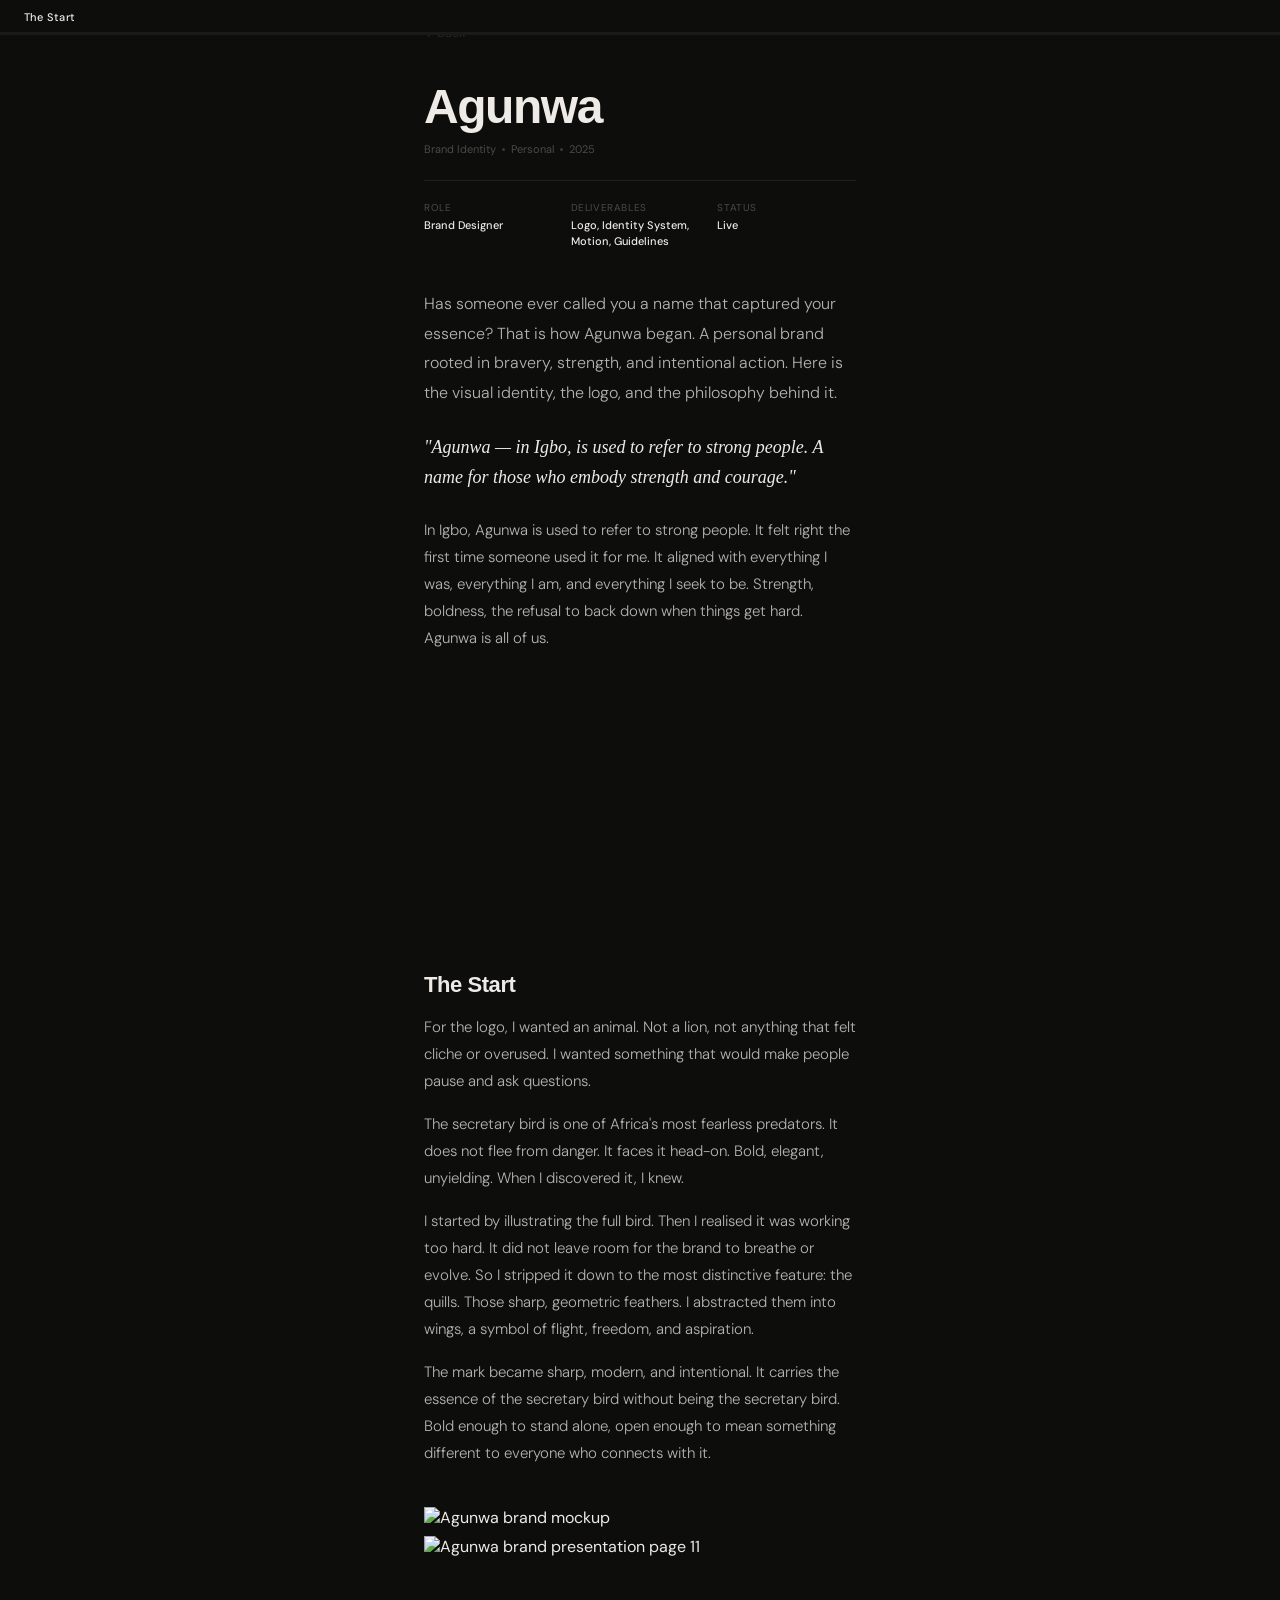
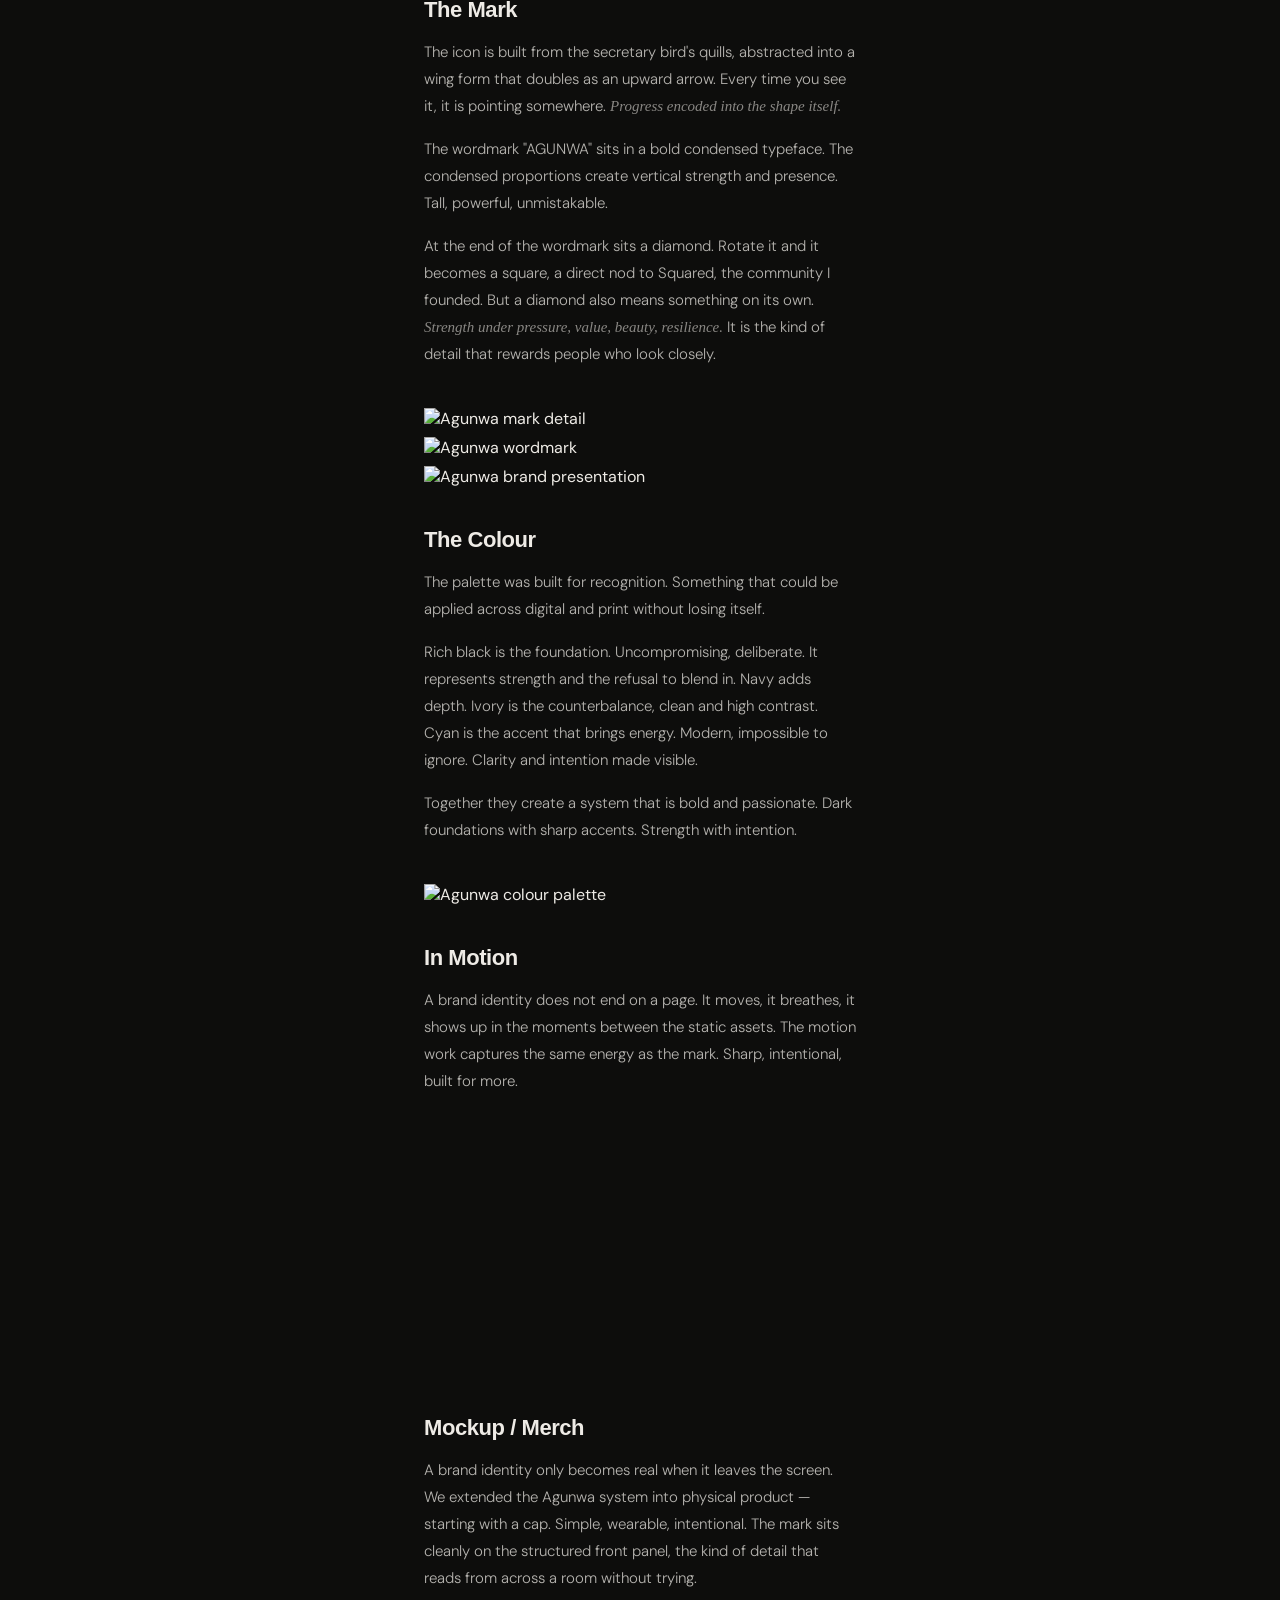
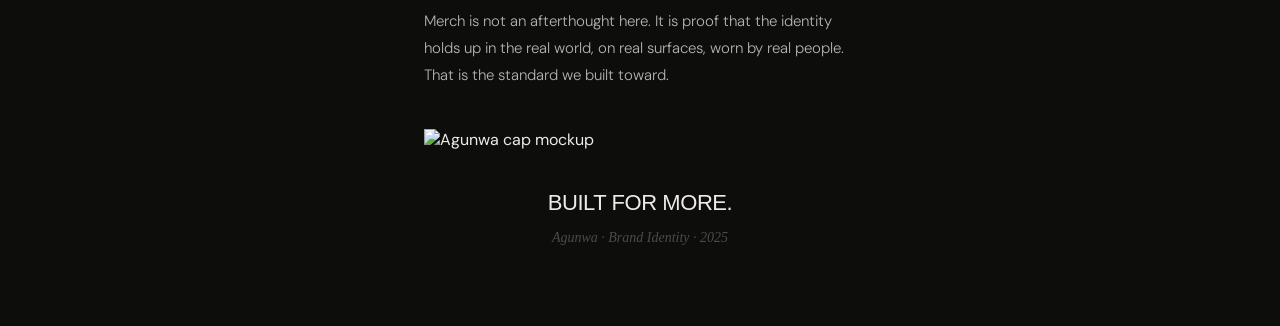
==== projects/agunwa.html @ 2cf4c671 "initial commit" ====
<!DOCTYPE html>
<html lang="en">
<head>
  <meta charset="UTF-8" />
  <meta name="viewport" content="width=device-width, initial-scale=1.0" />
  <title>Agunwa — Brand Identity · Agunwa</title>

  <!-- Fonts -->
  <link rel="preconnect" href="https://fonts.googleapis.com" />
  <link rel="preconnect" href="https://fonts.gstatic.com" crossorigin />
  <link href="https://fonts.googleapis.com/css2?family=DM+Sans:ital,opsz,wght@0,9..40,300;0,9..40,400;0,9..40,500;1,9..40,300&display=swap" rel="stylesheet" />
  <link href="https://api.fontshare.com/v2/css?f[]=cabinet-grotesk@700,800&display=swap" rel="stylesheet" />

  <style>
    /* ── Progress bar + section label ───────────────── */
    .progress-wrap {
      position: fixed;
      top: 0;
      left: 0;
      right: 0;
      z-index: 100;
      background: #0D0D0C;
      border-bottom: 1px solid rgba(238,235,230,0.06);
      padding: 10px 24px 0;
      pointer-events: none;
    }

    .progress-section-label {
      font-size: 11px;
      color: #eeebe6;
      font-family: 'DM Sans', sans-serif;
      font-weight: 500;
      letter-spacing: 0.02em;
      padding-bottom: 10px;
    }

    .progress-track {
      position: absolute;
      bottom: 0;
      left: 0;
      right: 0;
      height: 2px;
      background: rgba(238,235,230,0.06);
    }

    .read-progress {
      height: 100%;
      width: 0%;
      background: #eeebe6;
      transition: width 80ms linear;
    }

    /* ── Reset ─────────────────────────────────────── */
    *, *::before, *::after { box-sizing: border-box; margin: 0; padding: 0; }

    html {
      font-size: 16px;
      -webkit-text-size-adjust: 100%;
      overflow-x: hidden;
    }

    body {
      background: #0D0D0C;
      color: #eeebe6;
      font-family: 'DM Sans', sans-serif;
      overflow-x: hidden;
      opacity: 0;
      animation: fadeIn 400ms ease 50ms forwards;
    }

    @keyframes fadeIn { to { opacity: 1; } }

    a { color: inherit; text-decoration: none; }

    img { display: block; width: 100%; }

    /* ── Page wrap ──────────────────────────────────── */
    .page-wrap {
      overflow-x: hidden;
      width: 100%;
      max-width: 480px;
      margin: 0 auto;
    }

    /* ── Back link ──────────────────────────────────── */
    .back-link {
      display: inline-flex;
      align-items: center;
      gap: 6px;
      font-size: 13px;
      color: rgba(238,235,230,0.28);
      text-decoration: none;
      margin: 24px 24px 0;
      opacity: 0.4;
      transition: opacity 150ms ease;
    }
    .back-link:hover { opacity: 1; }

    /* ── Project header ─────────────────────────────── */
    .project-header {
      padding: 40px 24px 0;
    }

    .project-title {
      font-family: 'Cabinet Grotesk', sans-serif;
      font-weight: 800;
      font-size: 48px;
      color: #eeebe6;
      line-height: 1.05;
      letter-spacing: -0.03em;
    }

    .project-tags {
      display: flex;
      align-items: center;
      gap: 6px;
      margin-top: 10px;
    }

    .project-tags span {
      font-size: 11px;
      color: rgba(238,235,230,0.28);
      font-weight: 400;
    }

    .project-tags .dot {
      width: 3px;
      height: 3px;
      border-radius: 50%;
      background: rgba(238,235,230,0.2);
      flex-shrink: 0;
    }

    .project-details {
      display: grid;
      grid-template-columns: repeat(3, 1fr);
      gap: 12px 8px;
      margin-top: 24px;
      padding-top: 20px;
      border-top: 0.5px solid rgba(238,235,230,0.08);
    }

    .detail-label {
      font-size: 10px;
      color: rgba(238,235,230,0.28);
      text-transform: uppercase;
      letter-spacing: 0.06em;
      font-weight: 400;
      margin-bottom: 4px;
    }

    .detail-value {
      font-size: 11px;
      color: #eeebe6;
      font-weight: 500;
      line-height: 1.4;
    }

    /* ── Section block ──────────────────────────────── */
    .section-block {
      padding: 40px 24px;
    }

    .section-heading {
      font-family: 'Cabinet Grotesk', sans-serif;
      font-weight: 800;
      font-size: 22px;
      color: #eeebe6;
      letter-spacing: -0.02em;
      margin-bottom: 16px;
    }

    .section-body p {
      font-size: 15px;
      line-height: 1.8;
      color: rgba(238,235,230,0.75);
      font-weight: 300;
    }

    .section-body p + p {
      margin-top: 16px;
    }

    /* Opening statement — slightly larger */
    .section-body .opening-statement {
      font-size: 16px;
      line-height: 1.85;
      color: rgba(238,235,230,0.75);
      font-weight: 300;
    }

    /* Opening quote — Times New Roman italic, own line */
    .section-body .opening-quote {
      font-family: 'Times New Roman', Times, serif;
      font-style: italic;
      font-size: 18px;
      line-height: 1.7;
      color: #eeebe6;
      margin: 24px 0;
      display: block;
    }

    /* Inline italic accent */
    .section-body em {
      font-family: 'Times New Roman', Times, serif;
      font-style: italic;
      color: rgba(238,235,230,0.55);
    }

    /* ── Full-width image ───────────────────────────── */
    .full-img {
      margin: 0 24px;
      overflow: hidden;
    }

    .full-img img {
      width: 100%;
      height: auto;
      display: block;
    }

    .full-img + .full-img {
      margin-top: 8px;
    }

    /* ── Image grid ─────────────────────────────────── */
    .img-grid {
      padding: 0 24px;
      display: grid;
      grid-template-columns: 1fr 1fr;
      gap: 8px;
    }

    .img-grid img {
      width: 100%;
      aspect-ratio: 4 / 3;
      object-fit: cover;
      display: block;
      border-radius: 8px;
    }

    /* ── Motion video ───────────────────────────────── */
    .motion-video-wrap {
      padding: 0 24px;
      margin-top: 24px;
    }

    .motion-video {
      width: 100%;
      border-radius: 10px;
      display: block;
    }

    /* ── Closing ────────────────────────────────────── */
    .closing {
      padding: 40px 24px 80px;
      text-align: center;
    }

    .closing-quote {
      font-family: 'Cabinet Grotesk', sans-serif;
      font-weight: 500;
      font-size: 22px;
      color: #eeebe6;
      letter-spacing: -0.02em;
      line-height: 1.2;
      text-transform: uppercase;
    }

    .closing-meta {
      margin-top: 14px;
      font-family: 'Times New Roman', Times, serif;
      font-style: italic;
      font-size: 14px;
      color: rgba(238,235,230,0.28);
      font-weight: 400;
    }
  </style>
</head>
<body>

  <div class="progress-wrap">
    <div class="progress-section-label" id="sectionLabel">Agunwa</div>
    <div class="progress-track">
      <div class="read-progress" id="readProgress"></div>
    </div>
  </div>

  <div class="page-wrap">

    <!-- Back -->
    <a href="/index.html" class="back-link">&#8592; Back</a>

    <!-- Project header -->
    <div class="project-header">
      <h1 class="project-title">Agunwa</h1>

      <div class="project-tags">
        <span>Brand Identity</span>
        <span class="dot"></span>
        <span>Personal</span>
        <span class="dot"></span>
        <span>2025</span>
      </div>

      <div class="project-details">
        <div class="detail-item">
          <div class="detail-label">Role</div>
          <div class="detail-value">Brand Designer</div>
        </div>
        <div class="detail-item">
          <div class="detail-label">Deliverables</div>
          <div class="detail-value">Logo, Identity System, Motion, Guidelines</div>
        </div>
        <div class="detail-item">
          <div class="detail-label">Status</div>
          <div class="detail-value">Live</div>
        </div>
      </div>
    </div>

    <!-- Opening -->
    <div class="section-block">
      <div class="section-body">
        <p class="opening-statement">Has someone ever called you a name that captured your essence? That is how Agunwa began. A personal brand rooted in bravery, strength, and intentional action. Here is the visual identity, the logo, and the philosophy behind it.</p>
        <span class="opening-quote">"Agunwa — in Igbo, is used to refer to strong people. A name for those who embody strength and courage."</span>
        <p>In Igbo, Agunwa is used to refer to strong people. It felt right the first time someone used it for me. It aligned with everything I was, everything I am, and everything I seek to be. Strength, boldness, the refusal to back down when things get hard. Agunwa is all of us.</p>
      </div>
    </div>

    <!-- Video 1 -->
    <div class="motion-video-wrap">
      <video
        src="/assets/agunwa/Agunwa third motion test all black.mp4"
        poster="/assets/agunwa/Agunwa Presentation v1-07.jpg"
        autoplay muted loop playsinline
        style="width: 100%; display: block; border-radius: 10px;"
      ></video>
    </div>

    <!-- The Start -->
    <div class="section-block">
      <h2 class="section-heading" id="s-start">The Start</h2>
      <div class="section-body">
        <p>For the logo, I wanted an animal. Not a lion, not anything that felt cliche or overused. I wanted something that would make people pause and ask questions.</p>
        <p>The secretary bird is one of Africa's most fearless predators. It does not flee from danger. It faces it head-on. Bold, elegant, unyielding. When I discovered it, I knew.</p>
        <p>I started by illustrating the full bird. Then I realised it was working too hard. It did not leave room for the brand to breathe or evolve. So I stripped it down to the most distinctive feature: the quills. Those sharp, geometric feathers. I abstracted them into wings, a symbol of flight, freedom, and aspiration.</p>
        <p>The mark became sharp, modern, and intentional. It carries the essence of the secretary bird without being the secretary bird. Bold enough to stand alone, open enough to mean something different to everyone who connects with it.</p>
      </div>
    </div>

    <!-- v1-03 + PAGE 11 stacked -->
    <div class="full-img">
      <img
        src="/assets/agunwa/Agunwa Presentation v1-03.jpg"
        alt="Agunwa brand mockup"
        loading="lazy"
      >
    </div>

    <div class="full-img" style="margin-top: 8px;">
      <img
        src="/assets/agunwa/Agunwa Presentation v1_PAGE 11.jpg"
        alt="Agunwa brand presentation page 11"
        loading="lazy"
      >
    </div>

    <!-- The Mark -->
    <div class="section-block">
      <h2 class="section-heading" id="s-mark">The Mark</h2>
      <div class="section-body">
        <p>The icon is built from the secretary bird's quills, abstracted into a wing form that doubles as an upward arrow. Every time you see it, it is pointing somewhere. <em>Progress encoded into the shape itself.</em></p>
        <p>The wordmark "AGUNWA" sits in a bold condensed typeface. The condensed proportions create vertical strength and presence. Tall, powerful, unmistakable.</p>
        <p>At the end of the wordmark sits a diamond. Rotate it and it becomes a square, a direct nod to Squared, the community I founded. But a diamond also means something on its own. <em>Strength under pressure, value, beauty, resilience.</em> It is the kind of detail that rewards people who look closely.</p>
      </div>
    </div>

    <!-- Mark images stacked -->
    <div class="full-img">
      <img
        src="/assets/agunwa/Agunwa Presentation v1_PAGE 11 copy.jpg"
        alt="Agunwa mark detail"
        loading="lazy"
      >
    </div>
    <div class="full-img" style="margin-top: 8px;">
      <img
        src="/assets/agunwa/Agunwa Presentation v1_PAGE 13.jpg"
        alt="Agunwa wordmark"
        loading="lazy"
      >
    </div>
    <div class="full-img" style="margin-top: 8px;">
      <img
        src="/assets/agunwa/Agunwa Presentation v1-07.jpg"
        alt="Agunwa brand presentation"
        loading="lazy"
      >
    </div>

    <!-- The Colour -->
    <div class="section-block">
      <h2 class="section-heading" id="s-colour">The Colour</h2>
      <div class="section-body">
        <p>The palette was built for recognition. Something that could be applied across digital and print without losing itself.</p>
        <p>Rich black is the foundation. Uncompromising, deliberate. It represents strength and the refusal to blend in. Navy adds depth. Ivory is the counterbalance, clean and high contrast. Cyan is the accent that brings energy. Modern, impossible to ignore. Clarity and intention made visible.</p>
        <p>Together they create a system that is bold and passionate. Dark foundations with sharp accents. Strength with intention.</p>
      </div>
    </div>

    <!-- Colour image -->
    <div class="full-img">
      <img
        src="/assets/agunwa/Agunwa Presentation v1_PAGE 7.jpg"
        alt="Agunwa colour palette"
        loading="lazy"
      >
    </div>

    <!-- In Motion -->
    <div class="section-block">
      <h2 class="section-heading" id="s-motion">In Motion</h2>
      <div class="section-body">
        <p>A brand identity does not end on a page. It moves, it breathes, it shows up in the moments between the static assets. The motion work captures the same energy as the mark. Sharp, intentional, built for more.</p>
      </div>
    </div>

    <!-- Motion video -->
    <div class="motion-video-wrap">
      <video
        class="motion-video"
        src="/assets/agunwa/Agunwa Second Motion.mp4"
        autoplay muted loop playsinline
      ></video>
    </div>

    <!-- Mockup / Merch -->
    <div class="section-block">
      <h2 class="section-heading" id="s-merch">Mockup / Merch</h2>
      <div class="section-body">
        <p>A brand identity only becomes real when it leaves the screen. We extended the Agunwa system into physical product — starting with a cap. Simple, wearable, intentional. The mark sits cleanly on the structured front panel, the kind of detail that reads from across a room without trying.</p>
        <p>Merch is not an afterthought here. It is proof that the identity holds up in the real world, on real surfaces, worn by real people. That is the standard we built toward.</p>
      </div>
    </div>

    <div class="full-img">
      <img
        src="/assets/agunwa/7228-01-cap-mockup v3.png"
        alt="Agunwa cap mockup"
        loading="lazy"
      >
    </div>

    <!-- Closing -->
    <div class="closing">
      <p class="closing-quote">Built for more.</p>
      <p class="closing-meta">Agunwa · Brand Identity · 2025</p>
    </div>

  </div>

  <script>
    // ── Progress bar ──────────────────────────────────
    const bar   = document.getElementById('readProgress');
    const label = document.getElementById('sectionLabel');

    function updateProgress() {
      const scrollable = document.body.scrollHeight - window.innerHeight;
      if (scrollable <= 0) return;
      bar.style.width = Math.min(100, (window.scrollY / scrollable) * 100) + '%';
    }
    window.addEventListener('scroll', updateProgress, { passive: true });
    updateProgress();

    // ── Section label via IntersectionObserver ────────
    const sectionMap = {
      's-start':  'The Start',
      's-mark':   'The Mark',
      's-colour': 'The Colour',
      's-motion': 'In Motion',
      's-merch':  'Mockup / Merch'
    };

    const headings = document.querySelectorAll(
      '#s-start, #s-mark, #s-colour, #s-motion, #s-merch'
    );

    const sectionObserver = new IntersectionObserver((entries) => {
      entries.forEach(entry => {
        if (entry.isIntersecting) {
          label.textContent = sectionMap[entry.target.id] || '';
        }
      });
    }, {
      rootMargin: '-10% 0px -70% 0px',
      threshold: 0
    });

    headings.forEach(h => sectionObserver.observe(h));
  </script>

</body>
</html>
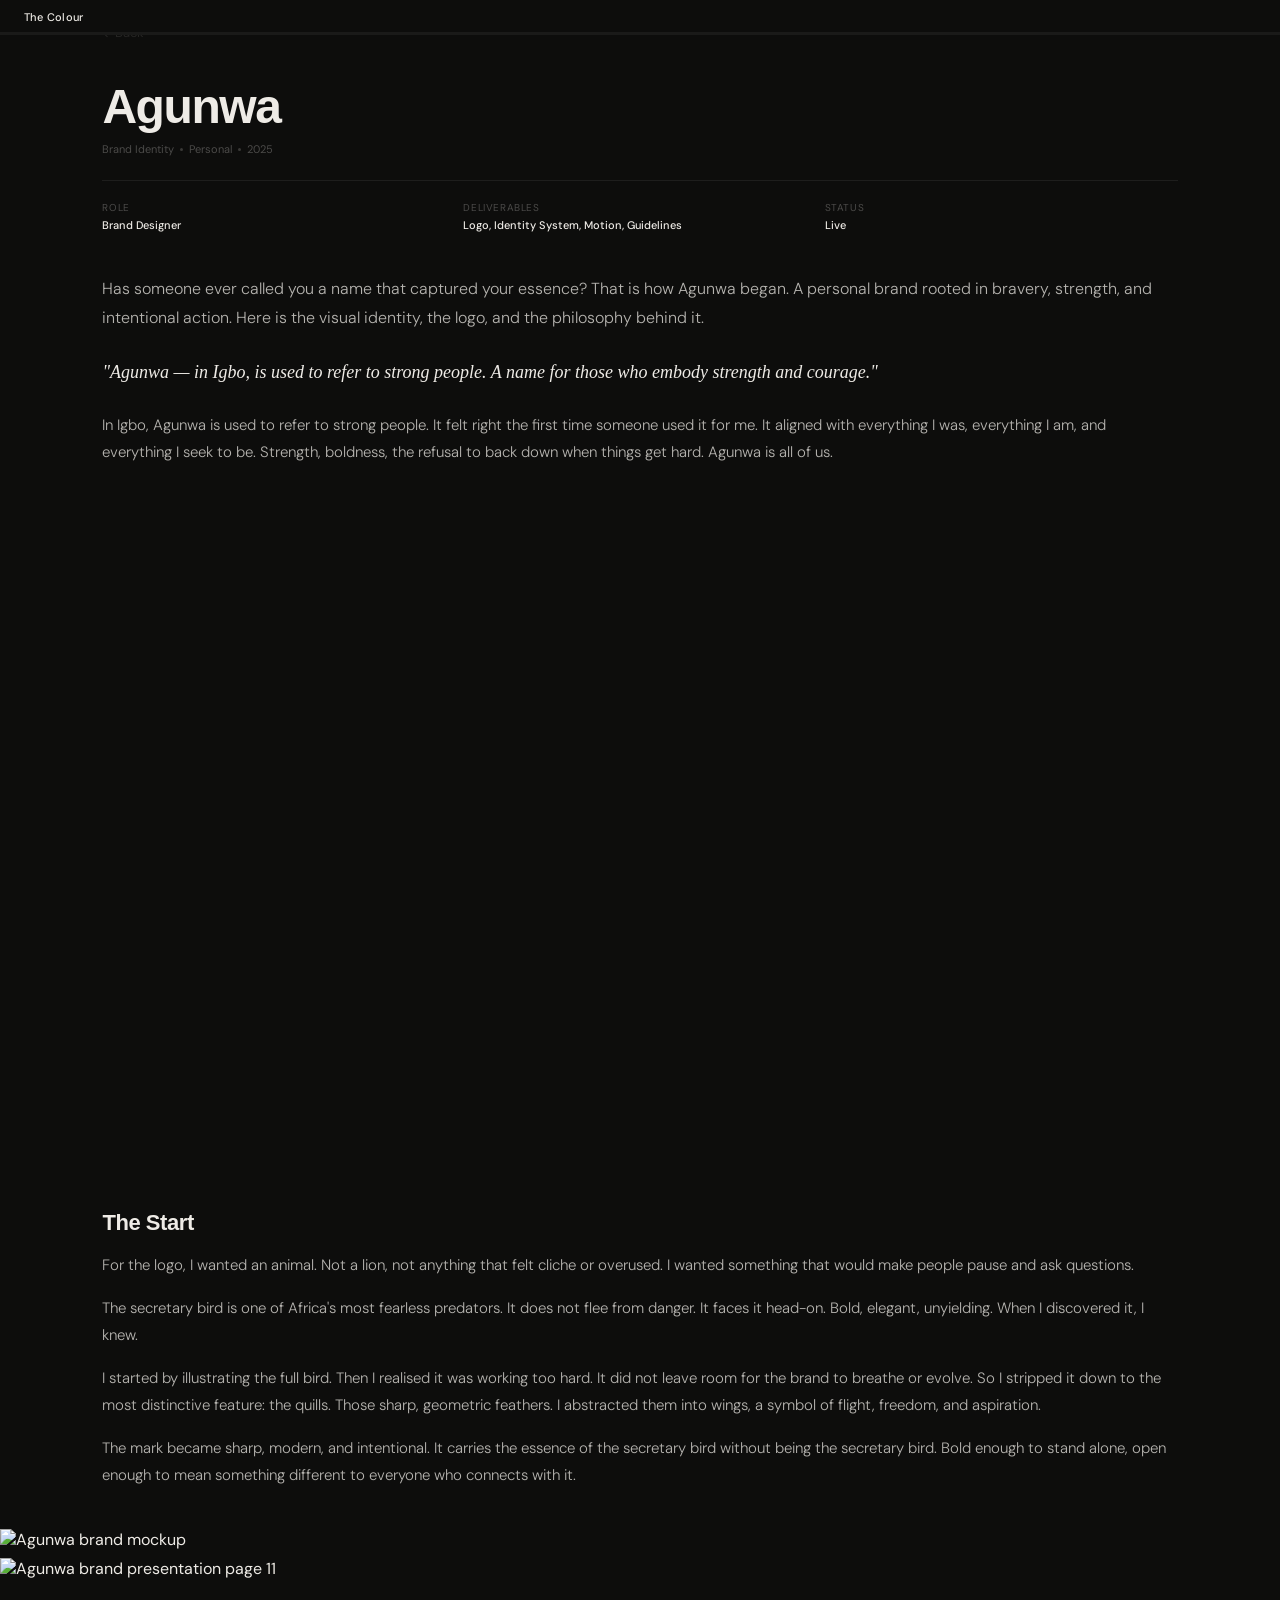
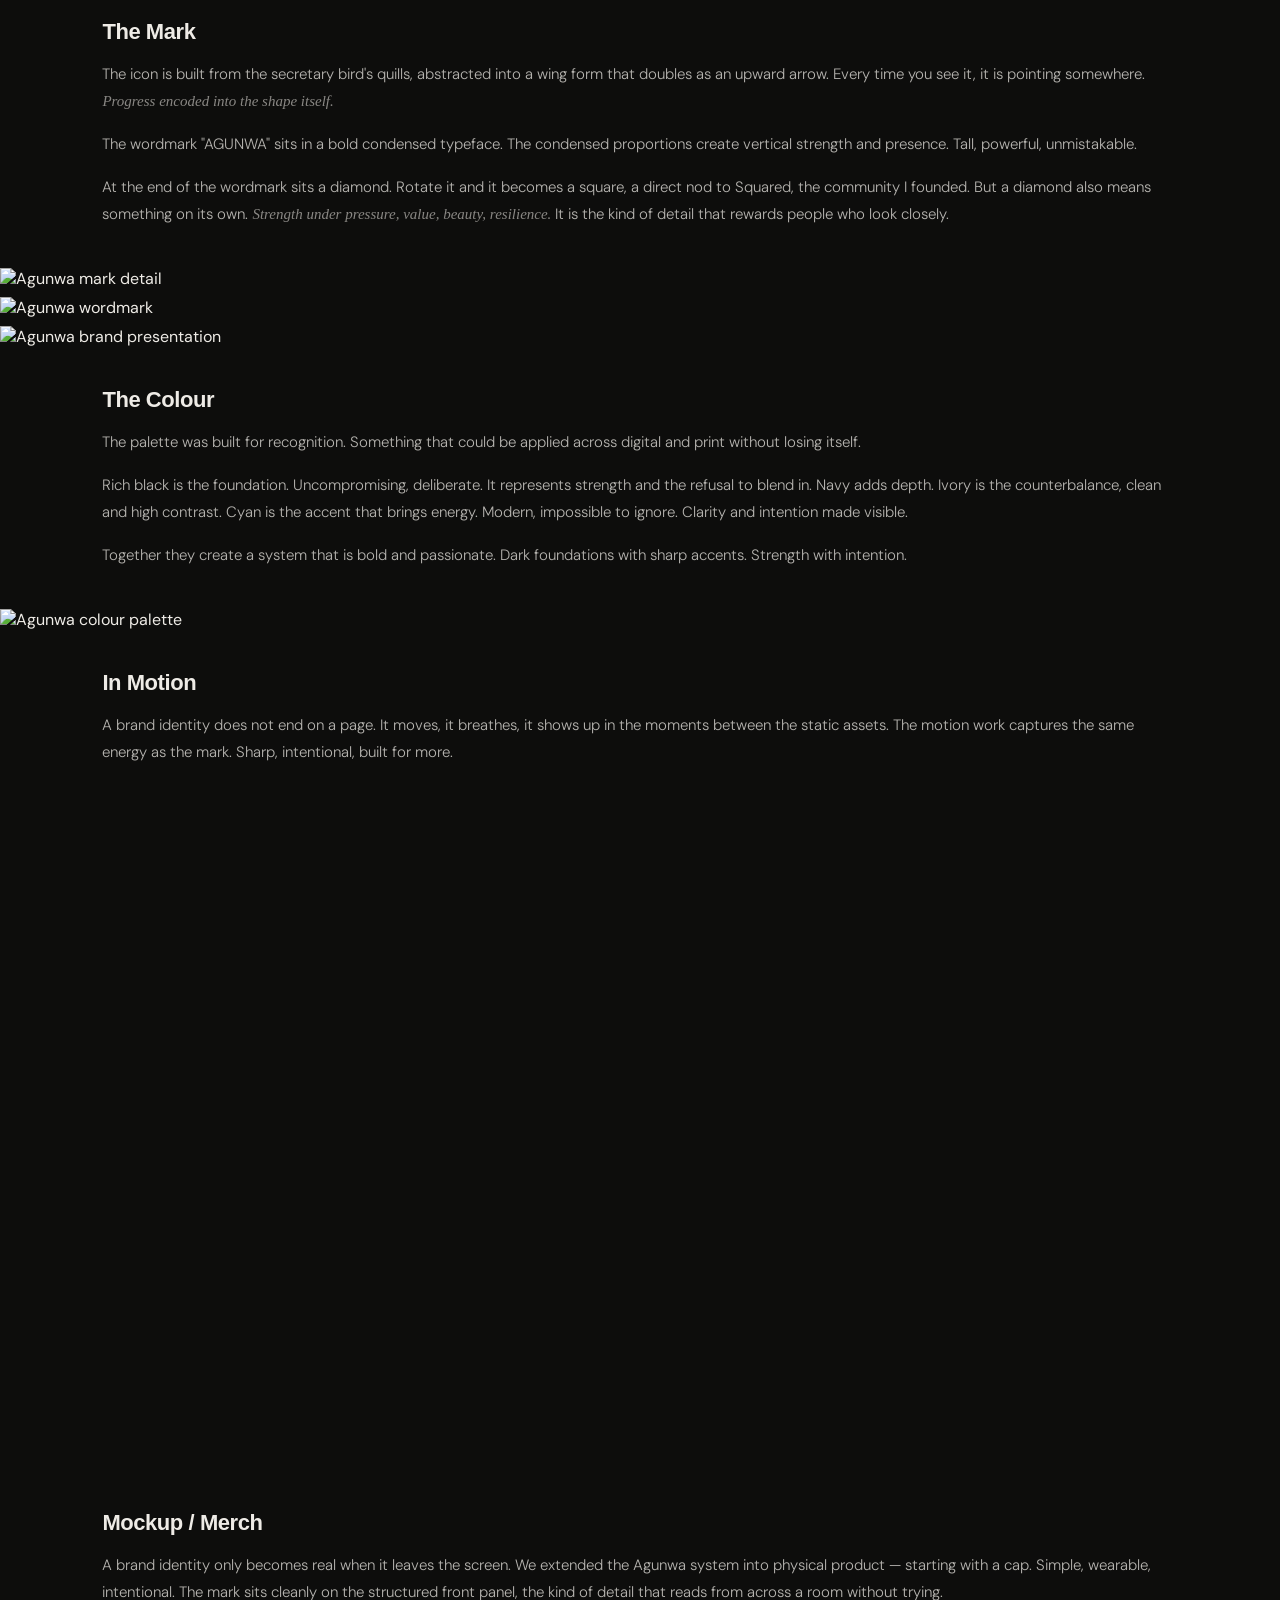
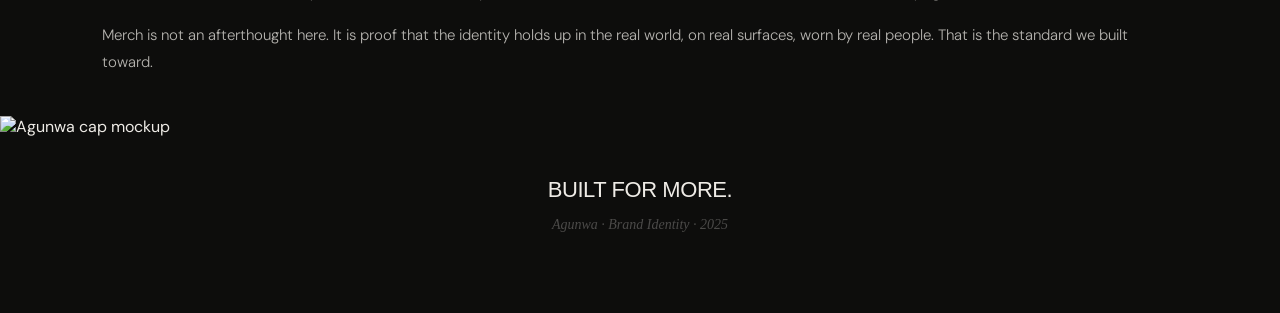
==== commit edf285da: "Make project case study pages full-width on desktop Removes max-width from .page-wrap and applies 8%" ====
--- a/projects/agunwa.html
+++ b/projects/agunwa.html
@@ -274,6 +274,18 @@
       font-size: 14px;
       color: rgba(238,235,230,0.28);
       font-weight: 400;
+    }
+
+    /* ── Desktop: full-width layout ─────────────────── */
+    @media (min-width: 768px) {
+      .page-wrap { max-width: none; }
+      .back-link { margin: 24px 8% 0; }
+      .project-header { padding: 40px 8% 0; }
+      .section-block { padding: 40px 8%; }
+      .full-img { margin: 0; }
+      .img-grid { padding: 0; }
+      .motion-video-wrap { padding: 0; }
+      .closing { padding: 40px 8% 80px; }
     }
   </style>
 </head>
